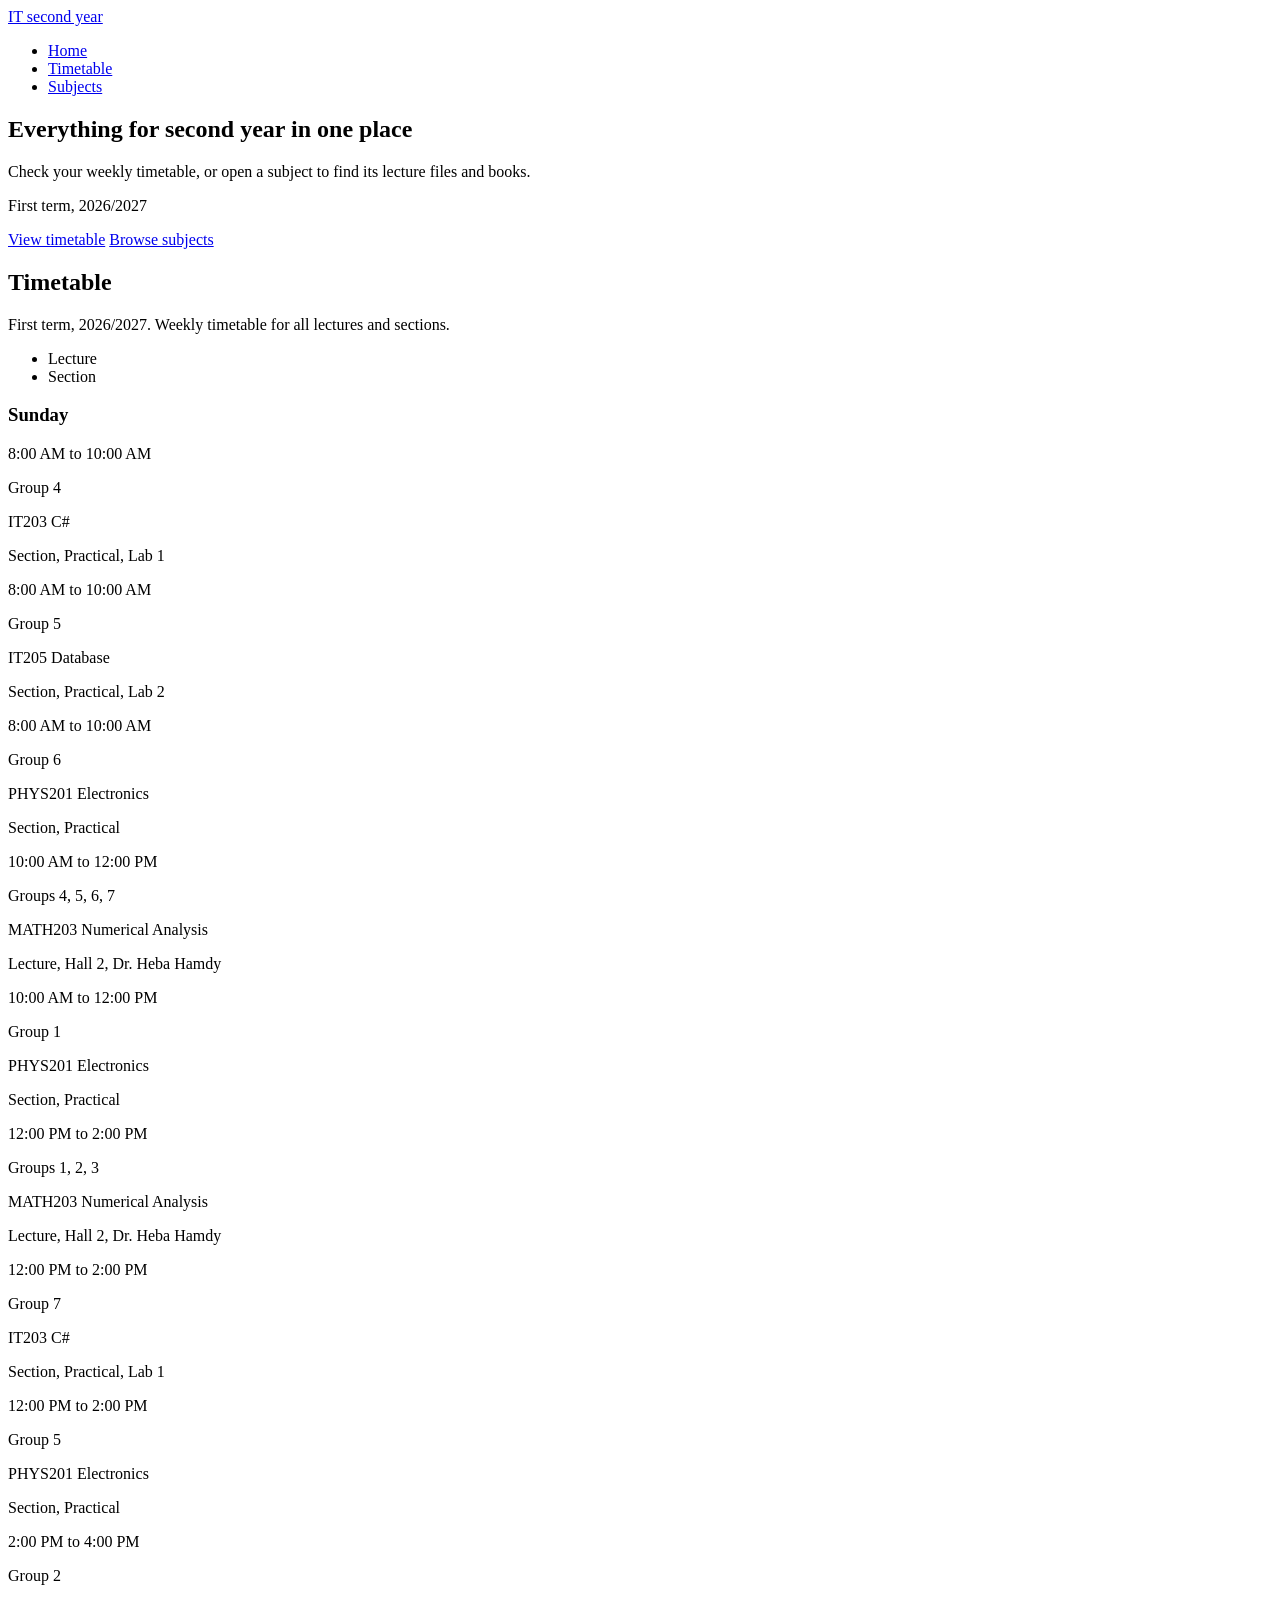
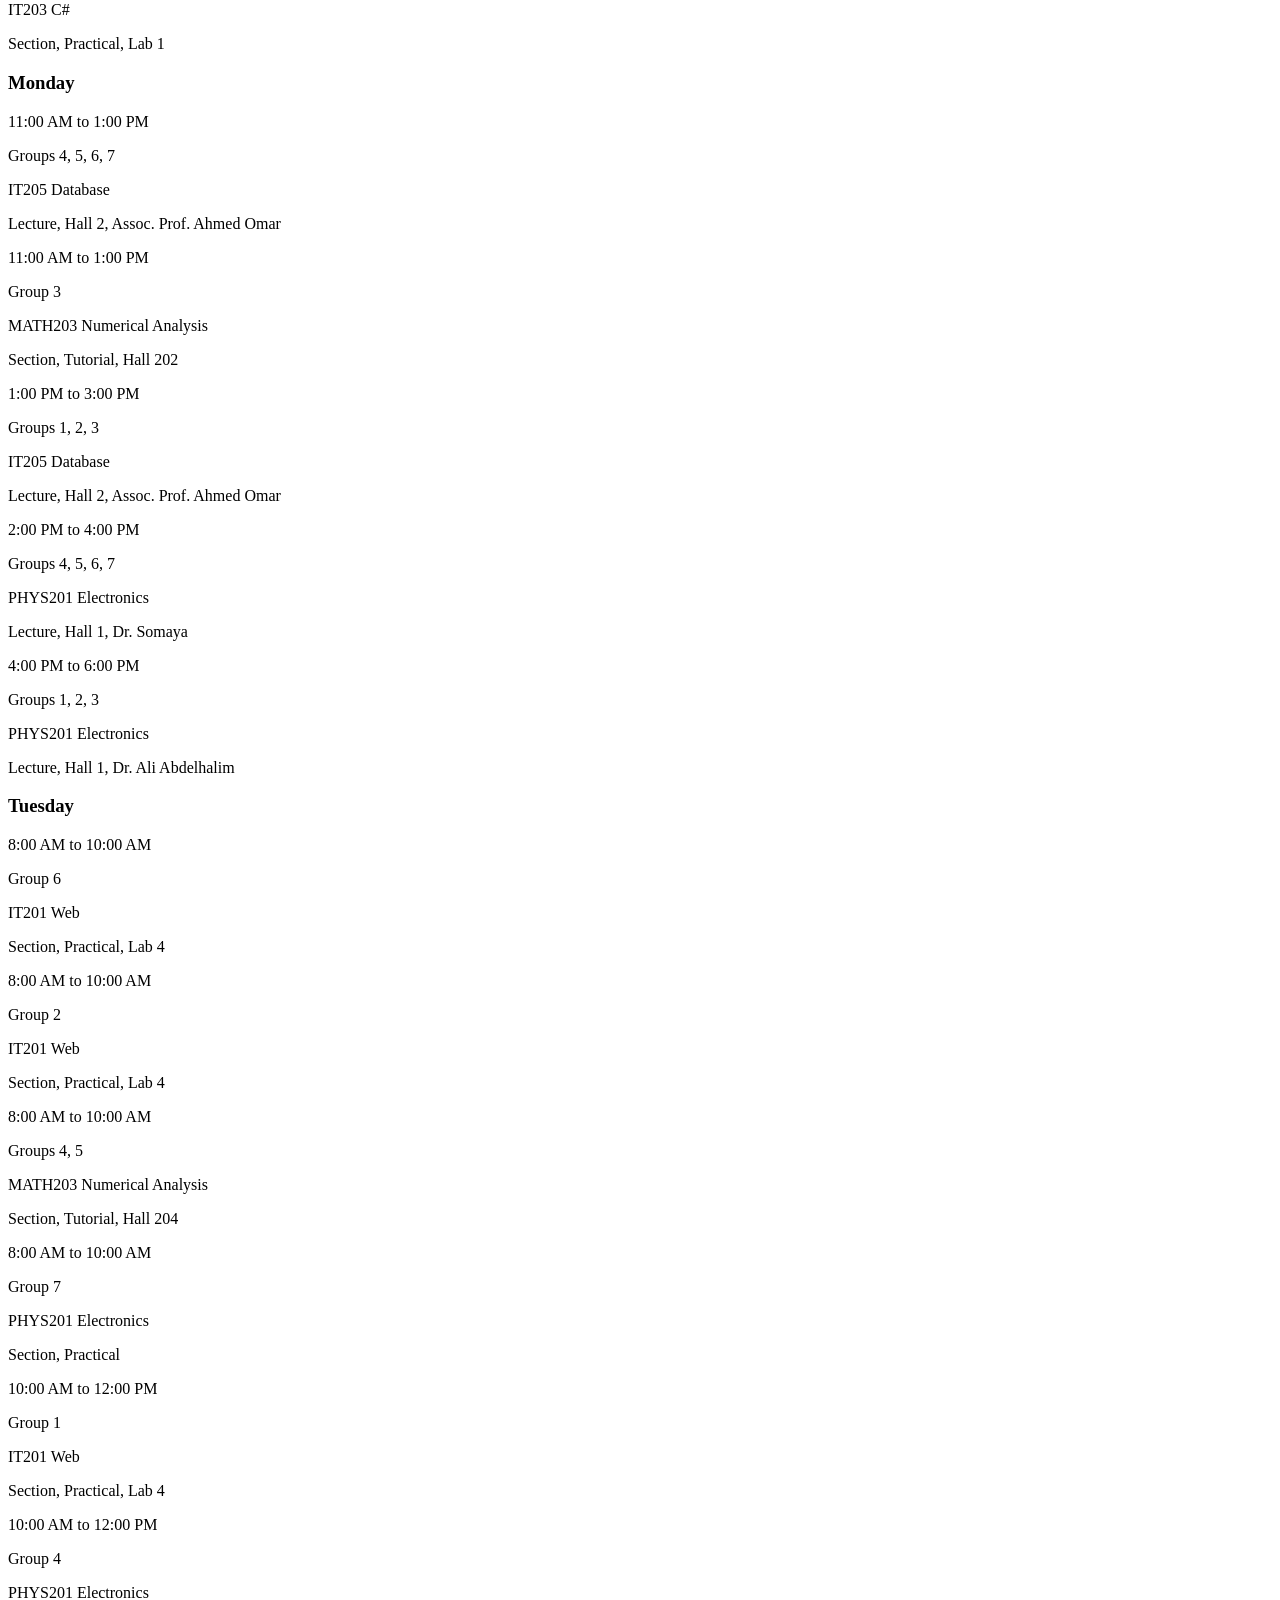
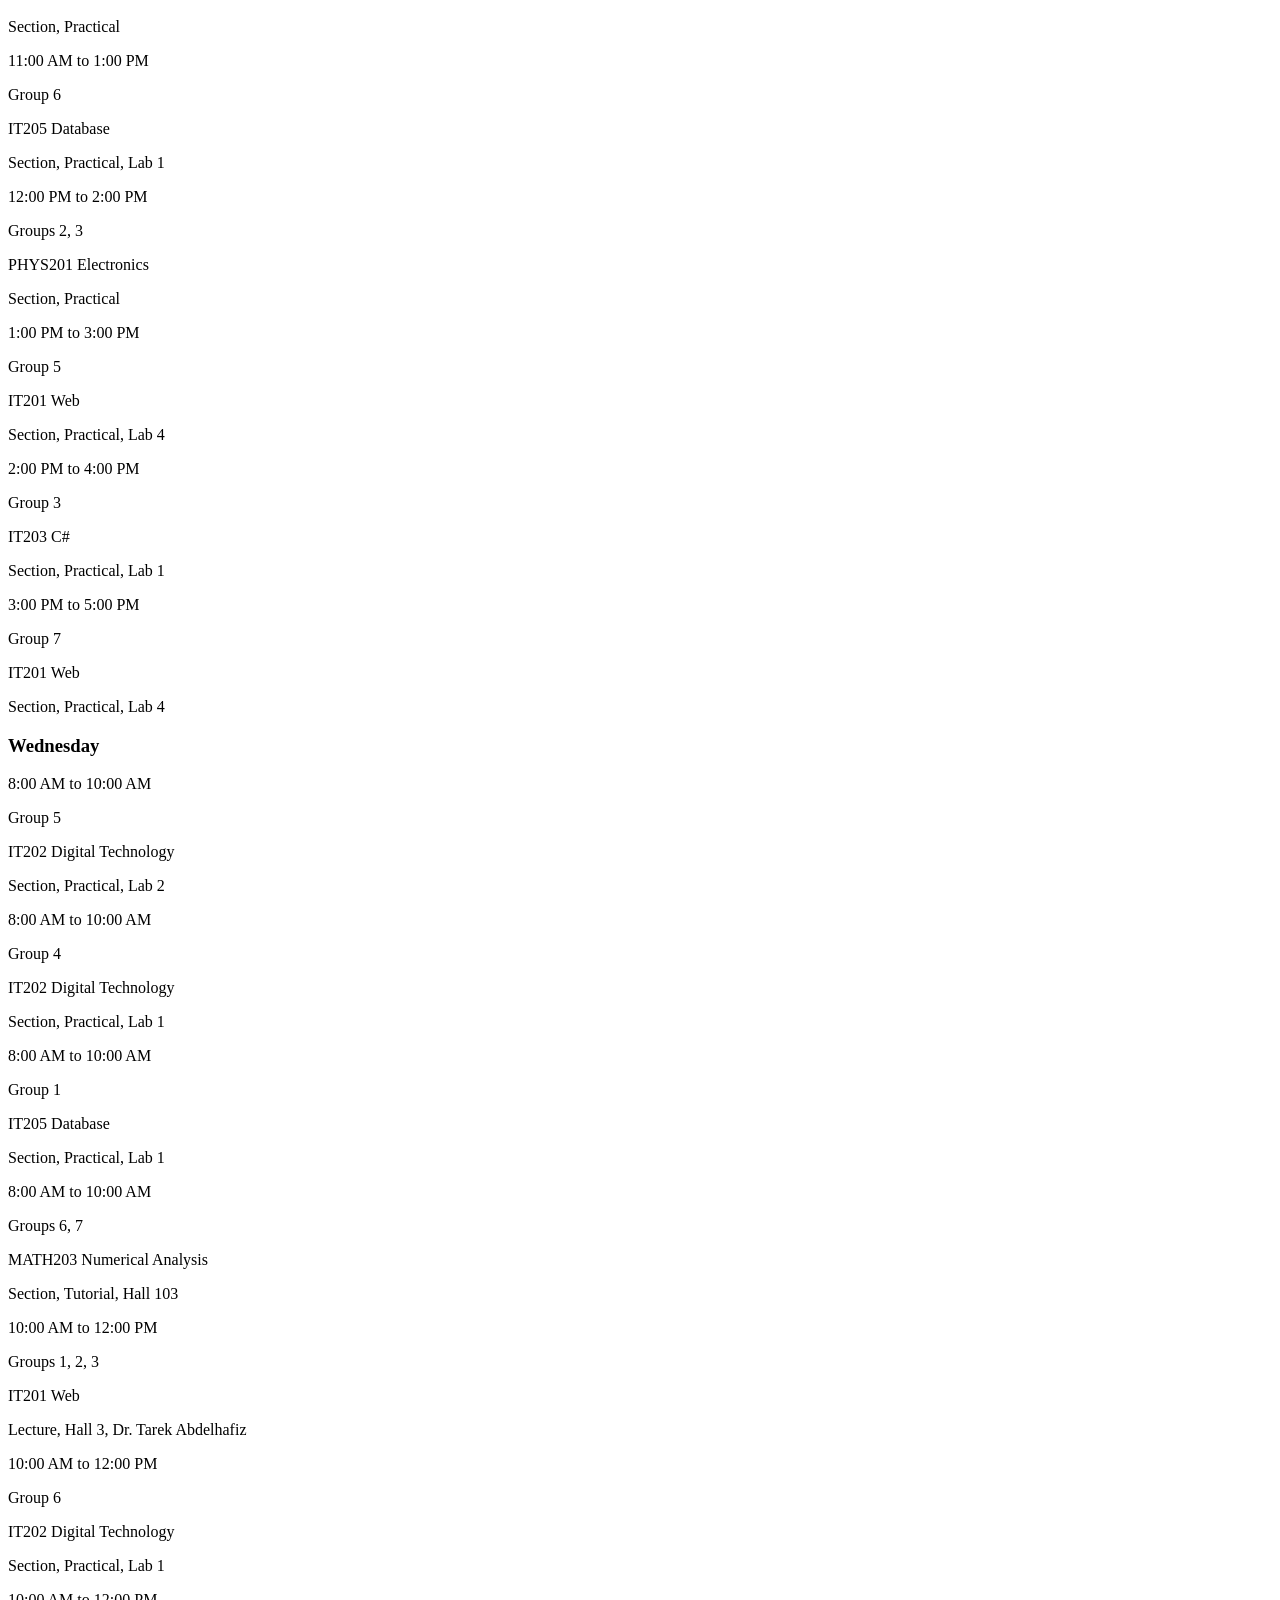
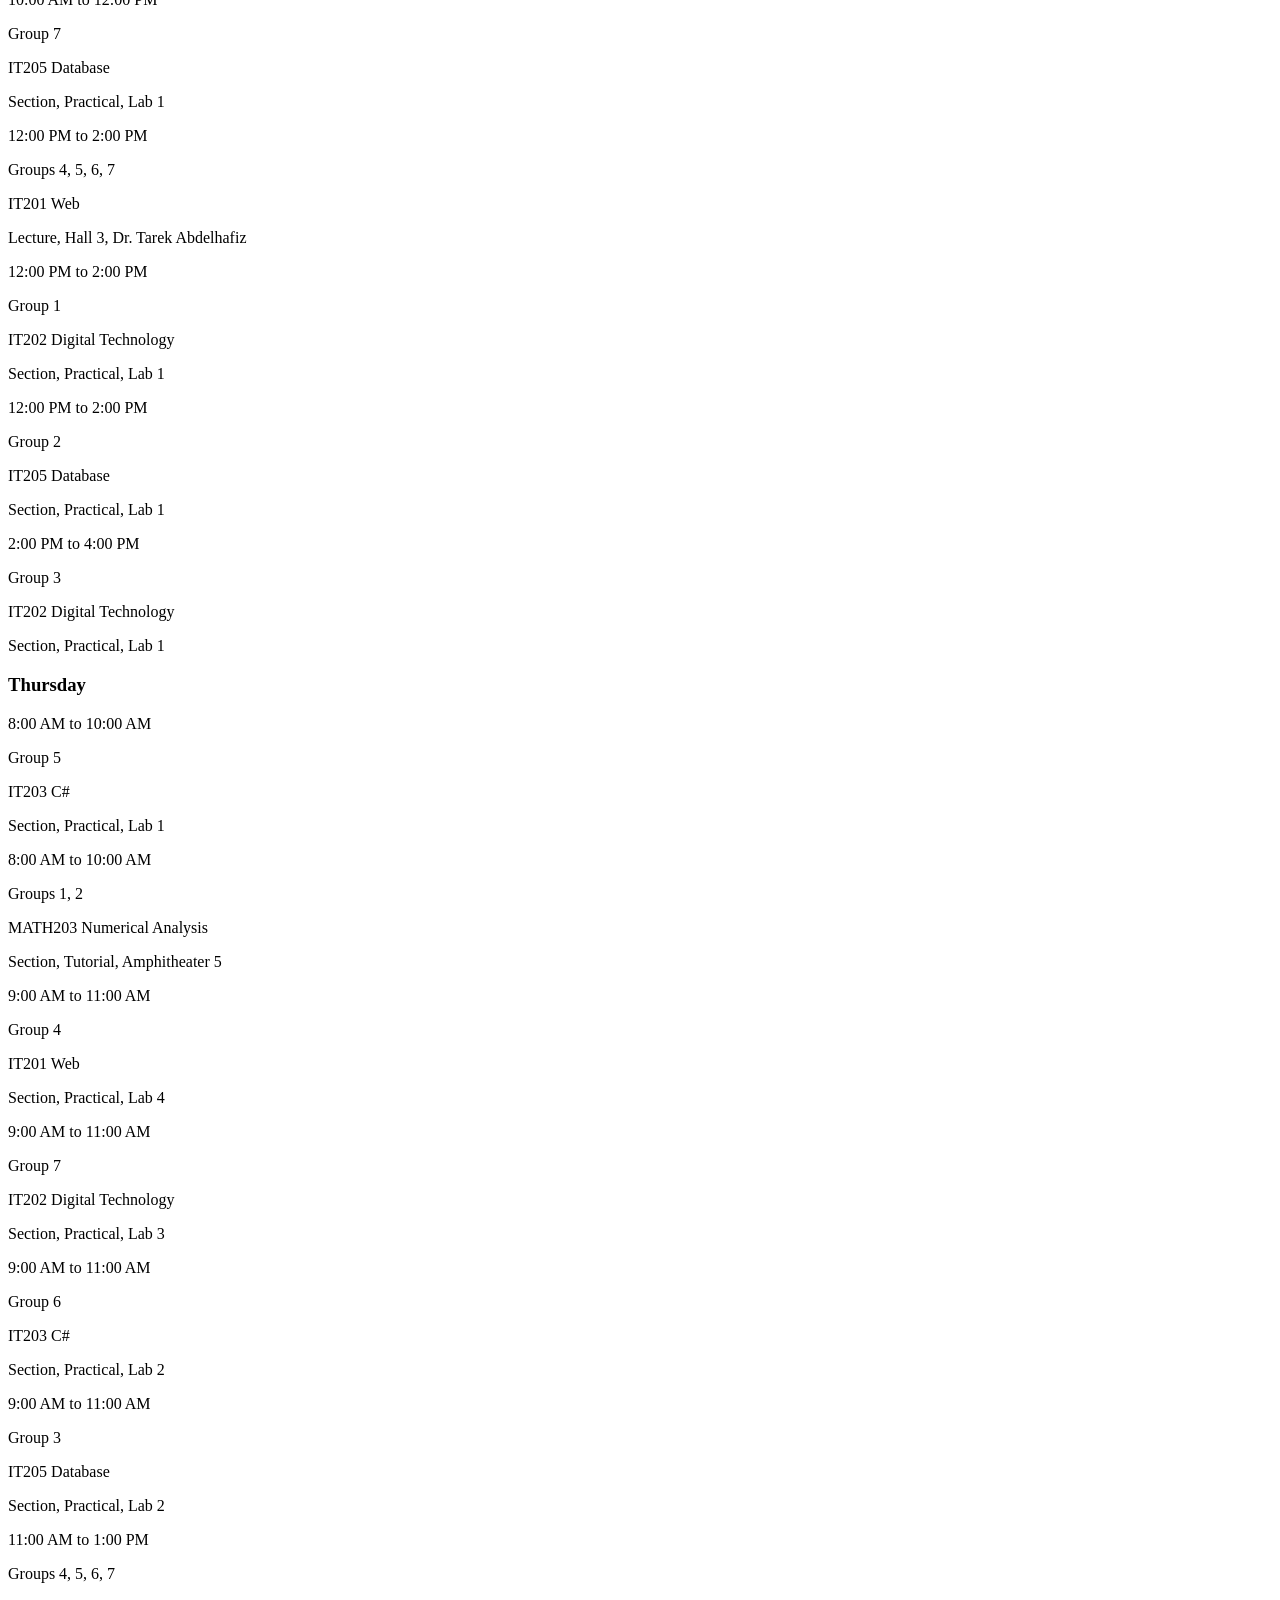
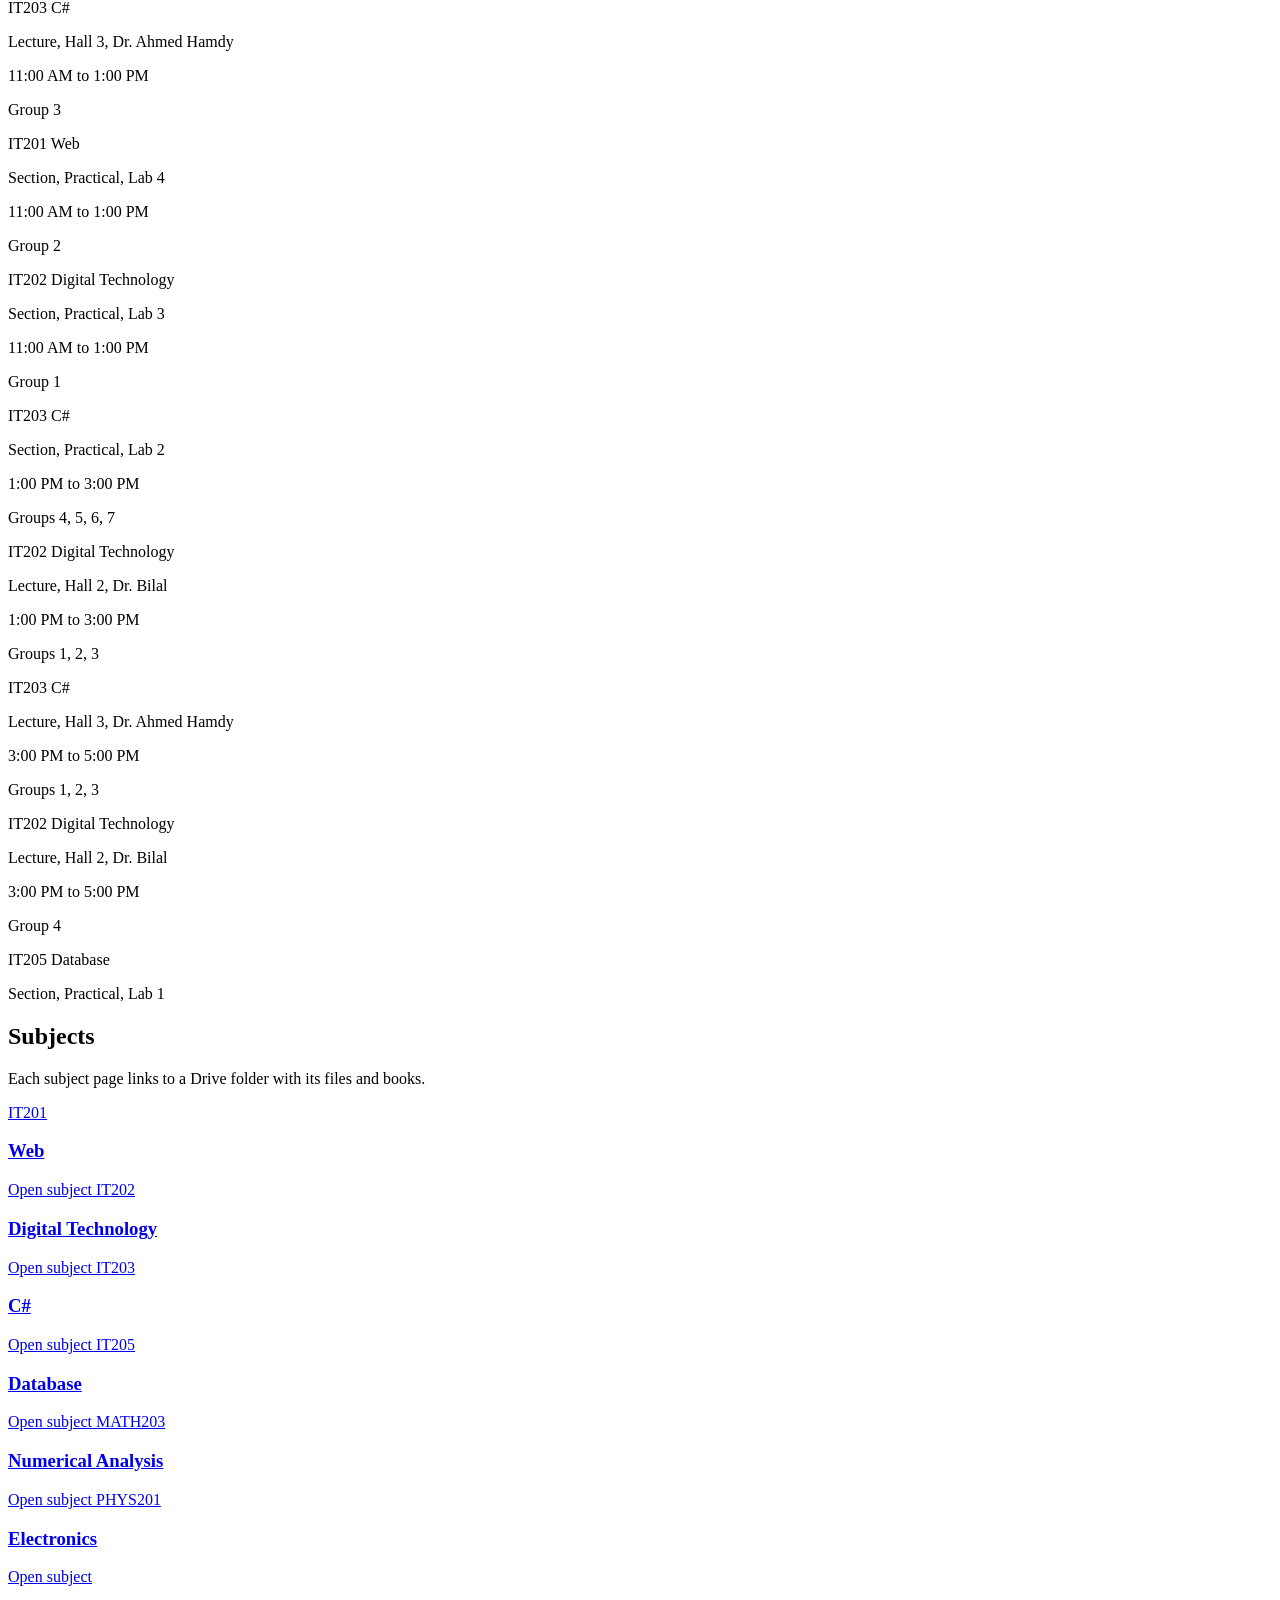
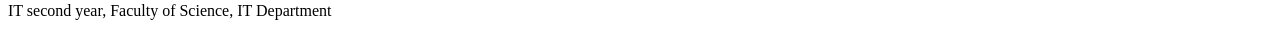
==== index.html @ 652604a3 "Add files via upload" ====
<!DOCTYPE html>
<html lang="en">

<head>
    <meta charset="UTF-8">
    <meta name="viewport" content="width=device-width, initial-scale=1.0">
    <title>IT second year</title>

    <link rel="preconnect" href="https://fonts.googleapis.com">
    <link rel="preconnect" href="https://fonts.gstatic.com" crossorigin>
    <link href="https://fonts.googleapis.com/css2?family=Inter:wght@400;500&family=Poppins:wght@500;600&display=swap"
        rel="stylesheet">

    <link rel="stylesheet" href="css/style.css">
    <link rel="stylesheet" href="css/home.css">
    <link rel="stylesheet" href="css/timetable.css">
</head>

<body>

    <header class="site-header">
        <div class="container header-inner">
            <a class="site-name" href="index.html">IT second year</a>
            <nav aria-label="Main">
                <ul class="nav-list">
                    <li><a href="index.html">Home</a></li>
                    <li><a href="#timetable">Timetable</a></li>
                    <li><a href="#subjects">Subjects</a></li>
                </ul>
            </nav>
        </div>
    </header>

    <main>
        <section class="section hero">
            <div class="container">
                <h1>Everything for second year in one place</h1>
                <p>
                    Check your weekly timetable, or open a subject
                    to find its lecture files and books.
                </p>
                <p class="hero-note">First term, 2026/2027</p>
                <div class="button-row">
                    <a class="btn" href="#timetable">View timetable</a>
                    <a class="btn btn-green" href="#subjects">Browse subjects</a>
                </div>
            </div>
        </section>

        <!-- Timetable Section on Home Page -->
        <section class="section timetable-section" id="timetable">
            <div class="container">
                <h2>Timetable</h2>
                <p>First term, 2026/2027. Weekly timetable for all lectures and sections.</p>

                <ul class="legend">
                    <li><span class="swatch kind-lecture"></span>Lecture</li>
                    <li><span class="swatch kind-section"></span>Section</li>
                </ul>

                <div class="timetable-days">

                    <div class="day">
                        <h3>Sunday</h3>
                        <div class="card-list">
                            <article class="class-card kind-section">
                                <div class="card-header">
                                    <p class="card-time">8:00 AM to 10:00 AM</p>
                                    <span class="card-group">Group 4</span>
                                </div>
                                <p class="card-title">IT203 C#</p>
                                <p class="card-meta">Section, Practical, Lab 1</p>
                            </article>
                            <article class="class-card kind-section">
                                <div class="card-header">
                                    <p class="card-time">8:00 AM to 10:00 AM</p>
                                    <span class="card-group">Group 5</span>
                                </div>
                                <p class="card-title">IT205 Database</p>
                                <p class="card-meta">Section, Practical, Lab 2</p>
                            </article>
                            <article class="class-card kind-section">
                                <div class="card-header">
                                    <p class="card-time">8:00 AM to 10:00 AM</p>
                                    <span class="card-group">Group 6</span>
                                </div>
                                <p class="card-title">PHYS201 Electronics</p>
                                <p class="card-meta">Section, Practical</p>
                            </article>
                            <article class="class-card kind-lecture">
                                <div class="card-header">
                                    <p class="card-time">10:00 AM to 12:00 PM</p>
                                    <span class="card-group">Groups 4, 5, 6, 7</span>
                                </div>
                                <p class="card-title">MATH203 Numerical Analysis</p>
                                <p class="card-meta">Lecture, Hall 2, Dr. Heba Hamdy</p>
                            </article>
                            <article class="class-card kind-section">
                                <div class="card-header">
                                    <p class="card-time">10:00 AM to 12:00 PM</p>
                                    <span class="card-group">Group 1</span>
                                </div>
                                <p class="card-title">PHYS201 Electronics</p>
                                <p class="card-meta">Section, Practical</p>
                            </article>
                            <article class="class-card kind-lecture">
                                <div class="card-header">
                                    <p class="card-time">12:00 PM to 2:00 PM</p>
                                    <span class="card-group">Groups 1, 2, 3</span>
                                </div>
                                <p class="card-title">MATH203 Numerical Analysis</p>
                                <p class="card-meta">Lecture, Hall 2, Dr. Heba Hamdy</p>
                            </article>
                            <article class="class-card kind-section">
                                <div class="card-header">
                                    <p class="card-time">12:00 PM to 2:00 PM</p>
                                    <span class="card-group">Group 7</span>
                                </div>
                                <p class="card-title">IT203 C#</p>
                                <p class="card-meta">Section, Practical, Lab 1</p>
                            </article>
                            <article class="class-card kind-section">
                                <div class="card-header">
                                    <p class="card-time">12:00 PM to 2:00 PM</p>
                                    <span class="card-group">Group 5</span>
                                </div>
                                <p class="card-title">PHYS201 Electronics</p>
                                <p class="card-meta">Section, Practical</p>
                            </article>
                            <article class="class-card kind-section">
                                <div class="card-header">
                                    <p class="card-time">2:00 PM to 4:00 PM</p>
                                    <span class="card-group">Group 2</span>
                                </div>
                                <p class="card-title">IT203 C#</p>
                                <p class="card-meta">Section, Practical, Lab 1</p>
                            </article>
                        </div>
                    </div>

                    <div class="day">
                        <h3>Monday</h3>
                        <div class="card-list">
                            <article class="class-card kind-lecture">
                                <div class="card-header">
                                    <p class="card-time">11:00 AM to 1:00 PM</p>
                                    <span class="card-group">Groups 4, 5, 6, 7</span>
                                </div>
                                <p class="card-title">IT205 Database</p>
                                <p class="card-meta">Lecture, Hall 2, Assoc. Prof. Ahmed Omar</p>
                            </article>
                            <article class="class-card kind-section">
                                <div class="card-header">
                                    <p class="card-time">11:00 AM to 1:00 PM</p>
                                    <span class="card-group">Group 3</span>
                                </div>
                                <p class="card-title">MATH203 Numerical Analysis</p>
                                <p class="card-meta">Section, Tutorial, Hall 202</p>
                            </article>
                            <article class="class-card kind-lecture">
                                <div class="card-header">
                                    <p class="card-time">1:00 PM to 3:00 PM</p>
                                    <span class="card-group">Groups 1, 2, 3</span>
                                </div>
                                <p class="card-title">IT205 Database</p>
                                <p class="card-meta">Lecture, Hall 2, Assoc. Prof. Ahmed Omar</p>
                            </article>
                            <article class="class-card kind-lecture">
                                <div class="card-header">
                                    <p class="card-time">2:00 PM to 4:00 PM</p>
                                    <span class="card-group">Groups 4, 5, 6, 7</span>
                                </div>
                                <p class="card-title">PHYS201 Electronics</p>
                                <p class="card-meta">Lecture, Hall 1, Dr. Somaya</p>
                            </article>
                            <article class="class-card kind-lecture">
                                <div class="card-header">
                                    <p class="card-time">4:00 PM to 6:00 PM</p>
                                    <span class="card-group">Groups 1, 2, 3</span>
                                </div>
                                <p class="card-title">PHYS201 Electronics</p>
                                <p class="card-meta">Lecture, Hall 1, Dr. Ali Abdelhalim</p>
                            </article>
                        </div>
                    </div>

                    <div class="day">
                        <h3>Tuesday</h3>
                        <div class="card-list">
                            <article class="class-card kind-section">
                                <div class="card-header">
                                    <p class="card-time">8:00 AM to 10:00 AM</p>
                                    <span class="card-group">Group 6</span>
                                </div>
                                <p class="card-title">IT201 Web</p>
                                <p class="card-meta">Section, Practical, Lab 4</p>
                            </article>
                            <article class="class-card kind-section">
                                <div class="card-header">
                                    <p class="card-time">8:00 AM to 10:00 AM</p>
                                    <span class="card-group">Group 2</span>
                                </div>
                                <p class="card-title">IT201 Web</p>
                                <p class="card-meta">Section, Practical, Lab 4</p>
                            </article>
                            <article class="class-card kind-section">
                                <div class="card-header">
                                    <p class="card-time">8:00 AM to 10:00 AM</p>
                                    <span class="card-group">Groups 4, 5</span>
                                </div>
                                <p class="card-title">MATH203 Numerical Analysis</p>
                                <p class="card-meta">Section, Tutorial, Hall 204</p>
                            </article>
                            <article class="class-card kind-section">
                                <div class="card-header">
                                    <p class="card-time">8:00 AM to 10:00 AM</p>
                                    <span class="card-group">Group 7</span>
                                </div>
                                <p class="card-title">PHYS201 Electronics</p>
                                <p class="card-meta">Section, Practical</p>
                            </article>
                            <article class="class-card kind-section">
                                <div class="card-header">
                                    <p class="card-time">10:00 AM to 12:00 PM</p>
                                    <span class="card-group">Group 1</span>
                                </div>
                                <p class="card-title">IT201 Web</p>
                                <p class="card-meta">Section, Practical, Lab 4</p>
                            </article>
                            <article class="class-card kind-section">
                                <div class="card-header">
                                    <p class="card-time">10:00 AM to 12:00 PM</p>
                                    <span class="card-group">Group 4</span>
                                </div>
                                <p class="card-title">PHYS201 Electronics</p>
                                <p class="card-meta">Section, Practical</p>
                            </article>
                            <article class="class-card kind-section">
                                <div class="card-header">
                                    <p class="card-time">11:00 AM to 1:00 PM</p>
                                    <span class="card-group">Group 6</span>
                                </div>
                                <p class="card-title">IT205 Database</p>
                                <p class="card-meta">Section, Practical, Lab 1</p>
                            </article>
                            <article class="class-card kind-section">
                                <div class="card-header">
                                    <p class="card-time">12:00 PM to 2:00 PM</p>
                                    <span class="card-group">Groups 2, 3</span>
                                </div>
                                <p class="card-title">PHYS201 Electronics</p>
                                <p class="card-meta">Section, Practical</p>
                            </article>
                            <article class="class-card kind-section">
                                <div class="card-header">
                                    <p class="card-time">1:00 PM to 3:00 PM</p>
                                    <span class="card-group">Group 5</span>
                                </div>
                                <p class="card-title">IT201 Web</p>
                                <p class="card-meta">Section, Practical, Lab 4</p>
                            </article>
                            <article class="class-card kind-section">
                                <div class="card-header">
                                    <p class="card-time">2:00 PM to 4:00 PM</p>
                                    <span class="card-group">Group 3</span>
                                </div>
                                <p class="card-title">IT203 C#</p>
                                <p class="card-meta">Section, Practical, Lab 1</p>
                            </article>
                            <article class="class-card kind-section">
                                <div class="card-header">
                                    <p class="card-time">3:00 PM to 5:00 PM</p>
                                    <span class="card-group">Group 7</span>
                                </div>
                                <p class="card-title">IT201 Web</p>
                                <p class="card-meta">Section, Practical, Lab 4</p>
                            </article>
                        </div>
                    </div>

                    <div class="day">
                        <h3>Wednesday</h3>
                        <div class="card-list">
                            <article class="class-card kind-section">
                                <div class="card-header">
                                    <p class="card-time">8:00 AM to 10:00 AM</p>
                                    <span class="card-group">Group 5</span>
                                </div>
                                <p class="card-title">IT202 Digital Technology</p>
                                <p class="card-meta">Section, Practical, Lab 2</p>
                            </article>
                            <article class="class-card kind-section">
                                <div class="card-header">
                                    <p class="card-time">8:00 AM to 10:00 AM</p>
                                    <span class="card-group">Group 4</span>
                                </div>
                                <p class="card-title">IT202 Digital Technology</p>
                                <p class="card-meta">Section, Practical, Lab 1</p>
                            </article>
                            <article class="class-card kind-section">
                                <div class="card-header">
                                    <p class="card-time">8:00 AM to 10:00 AM</p>
                                    <span class="card-group">Group 1</span>
                                </div>
                                <p class="card-title">IT205 Database</p>
                                <p class="card-meta">Section, Practical, Lab 1</p>
                            </article>
                            <article class="class-card kind-section">
                                <div class="card-header">
                                    <p class="card-time">8:00 AM to 10:00 AM</p>
                                    <span class="card-group">Groups 6, 7</span>
                                </div>
                                <p class="card-title">MATH203 Numerical Analysis</p>
                                <p class="card-meta">Section, Tutorial, Hall 103</p>
                            </article>
                            <article class="class-card kind-lecture">
                                <div class="card-header">
                                    <p class="card-time">10:00 AM to 12:00 PM</p>
                                    <span class="card-group">Groups 1, 2, 3</span>
                                </div>
                                <p class="card-title">IT201 Web</p>
                                <p class="card-meta">Lecture, Hall 3, Dr. Tarek Abdelhafiz</p>
                            </article>
                            <article class="class-card kind-section">
                                <div class="card-header">
                                    <p class="card-time">10:00 AM to 12:00 PM</p>
                                    <span class="card-group">Group 6</span>
                                </div>
                                <p class="card-title">IT202 Digital Technology</p>
                                <p class="card-meta">Section, Practical, Lab 1</p>
                            </article>
                            <article class="class-card kind-section">
                                <div class="card-header">
                                    <p class="card-time">10:00 AM to 12:00 PM</p>
                                    <span class="card-group">Group 7</span>
                                </div>
                                <p class="card-title">IT205 Database</p>
                                <p class="card-meta">Section, Practical, Lab 1</p>
                            </article>
                            <article class="class-card kind-lecture">
                                <div class="card-header">
                                    <p class="card-time">12:00 PM to 2:00 PM</p>
                                    <span class="card-group">Groups 4, 5, 6, 7</span>
                                </div>
                                <p class="card-title">IT201 Web</p>
                                <p class="card-meta">Lecture, Hall 3, Dr. Tarek Abdelhafiz</p>
                            </article>
                            <article class="class-card kind-section">
                                <div class="card-header">
                                    <p class="card-time">12:00 PM to 2:00 PM</p>
                                    <span class="card-group">Group 1</span>
                                </div>
                                <p class="card-title">IT202 Digital Technology</p>
                                <p class="card-meta">Section, Practical, Lab 1</p>
                            </article>
                            <article class="class-card kind-section">
                                <div class="card-header">
                                    <p class="card-time">12:00 PM to 2:00 PM</p>
                                    <span class="card-group">Group 2</span>
                                </div>
                                <p class="card-title">IT205 Database</p>
                                <p class="card-meta">Section, Practical, Lab 1</p>
                            </article>
                            <article class="class-card kind-section">
                                <div class="card-header">
                                    <p class="card-time">2:00 PM to 4:00 PM</p>
                                    <span class="card-group">Group 3</span>
                                </div>
                                <p class="card-title">IT202 Digital Technology</p>
                                <p class="card-meta">Section, Practical, Lab 1</p>
                            </article>
                        </div>
                    </div>

                    <div class="day">
                        <h3>Thursday</h3>
                        <div class="card-list">
                            <article class="class-card kind-section">
                                <div class="card-header">
                                    <p class="card-time">8:00 AM to 10:00 AM</p>
                                    <span class="card-group">Group 5</span>
                                </div>
                                <p class="card-title">IT203 C#</p>
                                <p class="card-meta">Section, Practical, Lab 1</p>
                            </article>
                            <article class="class-card kind-section">
                                <div class="card-header">
                                    <p class="card-time">8:00 AM to 10:00 AM</p>
                                    <span class="card-group">Groups 1, 2</span>
                                </div>
                                <p class="card-title">MATH203 Numerical Analysis</p>
                                <p class="card-meta">Section, Tutorial, Amphitheater 5</p>
                            </article>
                            <article class="class-card kind-section">
                                <div class="card-header">
                                    <p class="card-time">9:00 AM to 11:00 AM</p>
                                    <span class="card-group">Group 4</span>
                                </div>
                                <p class="card-title">IT201 Web</p>
                                <p class="card-meta">Section, Practical, Lab 4</p>
                            </article>
                            <article class="class-card kind-section">
                                <div class="card-header">
                                    <p class="card-time">9:00 AM to 11:00 AM</p>
                                    <span class="card-group">Group 7</span>
                                </div>
                                <p class="card-title">IT202 Digital Technology</p>
                                <p class="card-meta">Section, Practical, Lab 3</p>
                            </article>
                            <article class="class-card kind-section">
                                <div class="card-header">
                                    <p class="card-time">9:00 AM to 11:00 AM</p>
                                    <span class="card-group">Group 6</span>
                                </div>
                                <p class="card-title">IT203 C#</p>
                                <p class="card-meta">Section, Practical, Lab 2</p>
                            </article>
                            <article class="class-card kind-section">
                                <div class="card-header">
                                    <p class="card-time">9:00 AM to 11:00 AM</p>
                                    <span class="card-group">Group 3</span>
                                </div>
                                <p class="card-title">IT205 Database</p>
                                <p class="card-meta">Section, Practical, Lab 2</p>
                            </article>
                            <article class="class-card kind-lecture">
                                <div class="card-header">
                                    <p class="card-time">11:00 AM to 1:00 PM</p>
                                    <span class="card-group">Groups 4, 5, 6, 7</span>
                                </div>
                                <p class="card-title">IT203 C#</p>
                                <p class="card-meta">Lecture, Hall 3, Dr. Ahmed Hamdy</p>
                            </article>
                            <article class="class-card kind-section">
                                <div class="card-header">
                                    <p class="card-time">11:00 AM to 1:00 PM</p>
                                    <span class="card-group">Group 3</span>
                                </div>
                                <p class="card-title">IT201 Web</p>
                                <p class="card-meta">Section, Practical, Lab 4</p>
                            </article>
                            <article class="class-card kind-section">
                                <div class="card-header">
                                    <p class="card-time">11:00 AM to 1:00 PM</p>
                                    <span class="card-group">Group 2</span>
                                </div>
                                <p class="card-title">IT202 Digital Technology</p>
                                <p class="card-meta">Section, Practical, Lab 3</p>
                            </article>
                            <article class="class-card kind-section">
                                <div class="card-header">
                                    <p class="card-time">11:00 AM to 1:00 PM</p>
                                    <span class="card-group">Group 1</span>
                                </div>
                                <p class="card-title">IT203 C#</p>
                                <p class="card-meta">Section, Practical, Lab 2</p>
                            </article>
                            <article class="class-card kind-lecture">
                                <div class="card-header">
                                    <p class="card-time">1:00 PM to 3:00 PM</p>
                                    <span class="card-group">Groups 4, 5, 6, 7</span>
                                </div>
                                <p class="card-title">IT202 Digital Technology</p>
                                <p class="card-meta">Lecture, Hall 2, Dr. Bilal</p>
                            </article>
                            <article class="class-card kind-lecture">
                                <div class="card-header">
                                    <p class="card-time">1:00 PM to 3:00 PM</p>
                                    <span class="card-group">Groups 1, 2, 3</span>
                                </div>
                                <p class="card-title">IT203 C#</p>
                                <p class="card-meta">Lecture, Hall 3, Dr. Ahmed Hamdy</p>
                            </article>
                            <article class="class-card kind-lecture">
                                <div class="card-header">
                                    <p class="card-time">3:00 PM to 5:00 PM</p>
                                    <span class="card-group">Groups 1, 2, 3</span>
                                </div>
                                <p class="card-title">IT202 Digital Technology</p>
                                <p class="card-meta">Lecture, Hall 2, Dr. Bilal</p>
                            </article>
                            <article class="class-card kind-section">
                                <div class="card-header">
                                    <p class="card-time">3:00 PM to 5:00 PM</p>
                                    <span class="card-group">Group 4</span>
                                </div>
                                <p class="card-title">IT205 Database</p>
                                <p class="card-meta">Section, Practical, Lab 1</p>
                            </article>
                        </div>
                    </div>

                </div>
            </div>
        </section>

        <!-- Subjects Section -->
        <section class="section" id="subjects">
            <div class="container">
                <h2>Subjects</h2>
                <p>Each subject page links to a Drive folder with its files and books.</p>
                <div class="subject-grid">
                    <a class="subject-card" href="subjects/it201.html">
                        <span class="subject-code">IT201</span>
                        <h3>Web</h3>
                        <span class="subject-link">Open subject</span>
                    </a>
                    <a class="subject-card" href="subjects/it202.html">
                        <span class="subject-code">IT202</span>
                        <h3>Digital Technology</h3>
                        <span class="subject-link">Open subject</span>
                    </a>
                    <a class="subject-card" href="subjects/it203.html">
                        <span class="subject-code">IT203</span>
                        <h3>C#</h3>
                        <span class="subject-link">Open subject</span>
                    </a>
                    <a class="subject-card" href="subjects/it205.html">
                        <span class="subject-code">IT205</span>
                        <h3>Database</h3>
                        <span class="subject-link">Open subject</span>
                    </a>
                    <a class="subject-card" href="subjects/math203.html">
                        <span class="subject-code">MATH203</span>
                        <h3>Numerical Analysis</h3>
                        <span class="subject-link">Open subject</span>
                    </a>
                    <a class="subject-card" href="subjects/phys201.html">
                        <span class="subject-code">PHYS201</span>
                        <h3>Electronics</h3>
                        <span class="subject-link">Open subject</span>
                    </a>
                </div>
            </div>
        </section>
        
    </main>

    <footer class="site-footer">
        <div class="container">
            <p>IT second year, Faculty of Science, IT Department</p>
        </div>
    </footer>

</body>

</html>
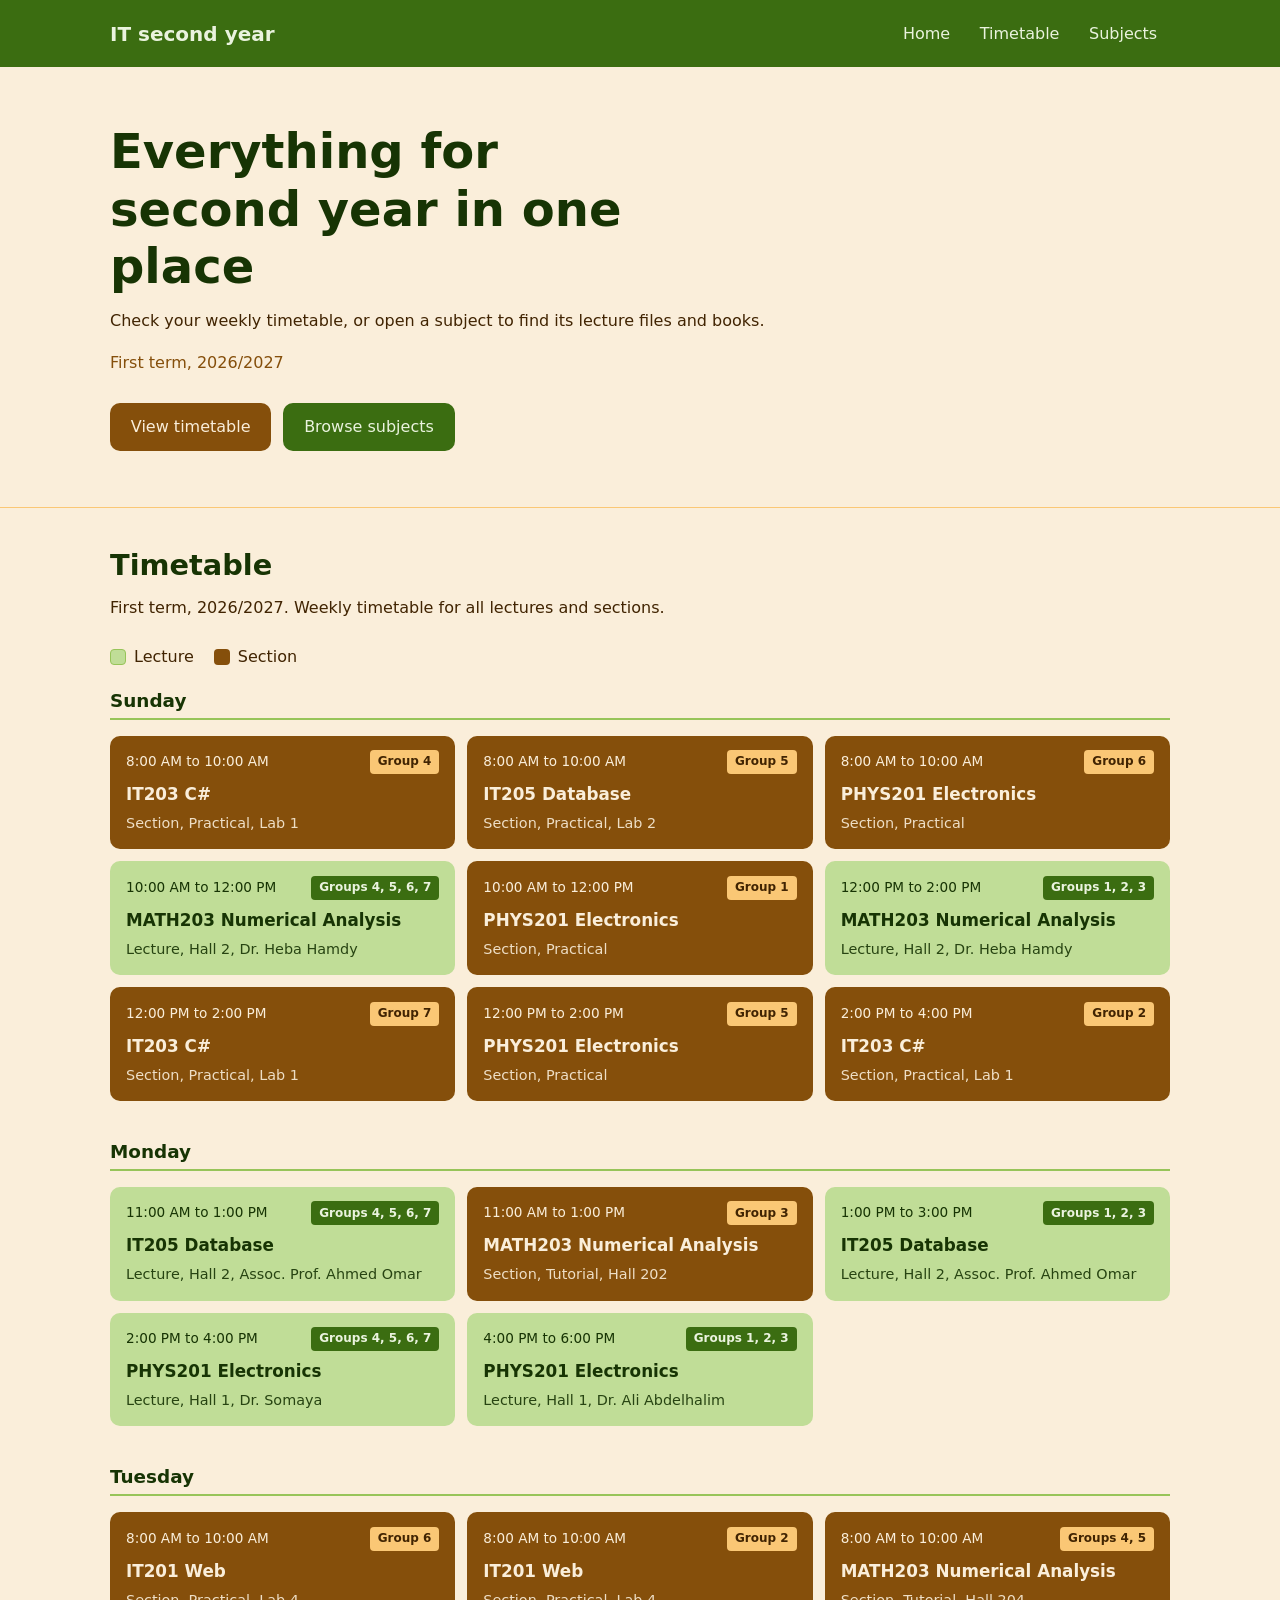
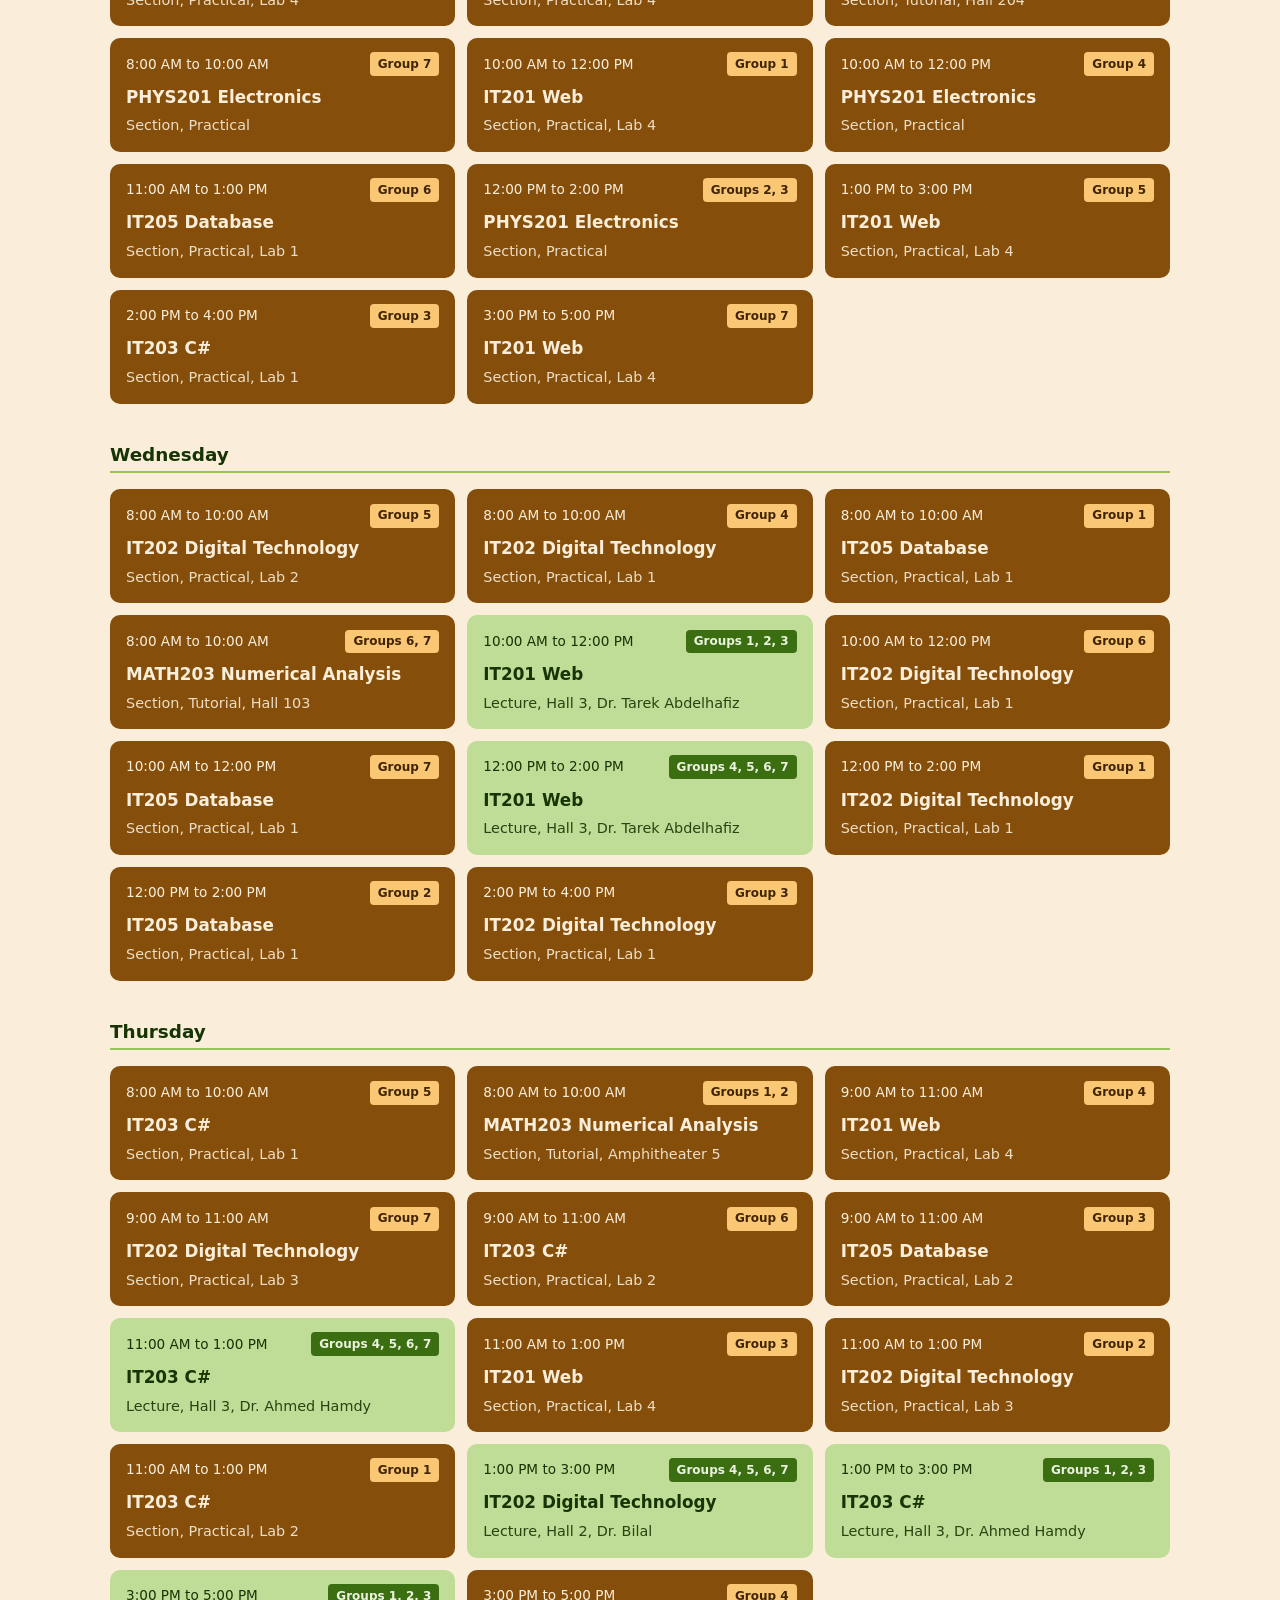
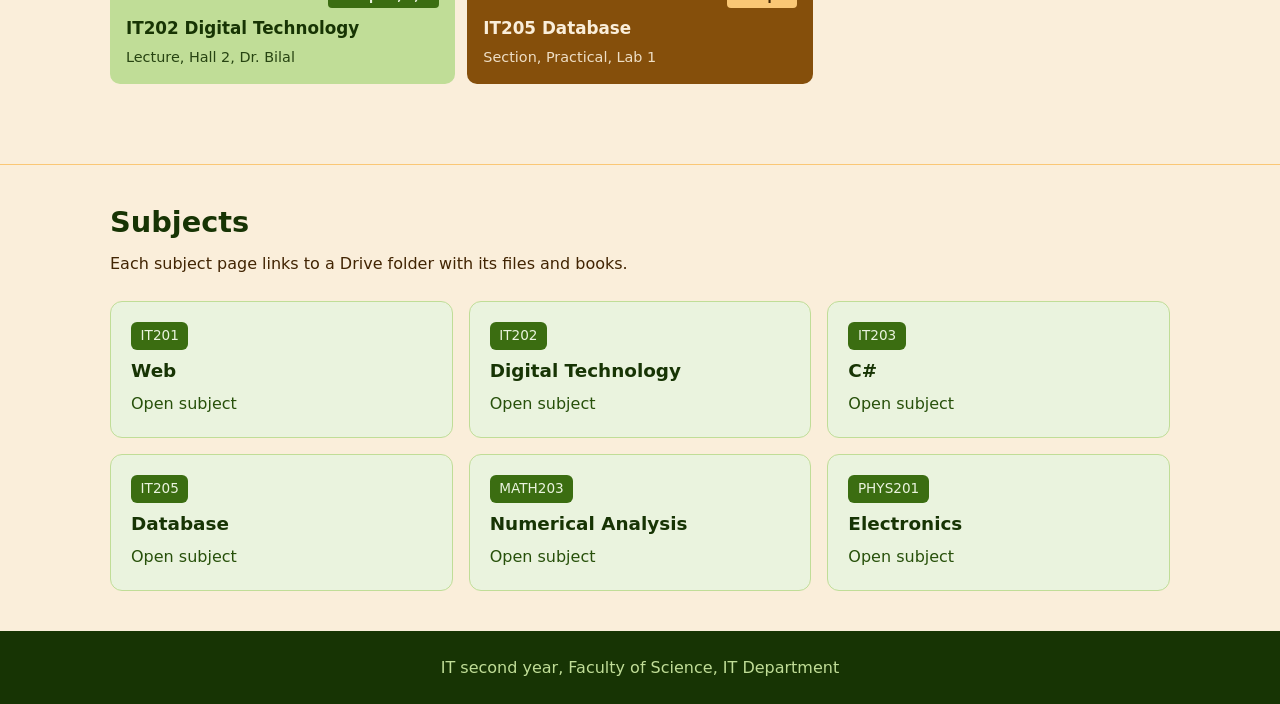
==== commit 13623d80: "Update index.html" ====
--- a/index.html
+++ b/index.html
@@ -11,9 +11,9 @@
     <link href="https://fonts.googleapis.com/css2?family=Inter:wght@400;500&family=Poppins:wght@500;600&display=swap"
         rel="stylesheet">
 
-    <link rel="stylesheet" href="css/style.css">
-    <link rel="stylesheet" href="css/home.css">
-    <link rel="stylesheet" href="css/timetable.css">
+    <link rel="stylesheet" href="CSS/style.css">
+    <link rel="stylesheet" href="CSS/home.css">
+    <link rel="stylesheet" href="CSS/timetable.css">
 </head>
 
 <body>
@@ -544,4 +544,4 @@
 
 </body>
 
-</html>+</html>
--- a/CSS/style.css
+++ b/CSS/style.css
@@ -0,0 +1,289 @@
+/* =====================================================
+   IT second year - global styles
+   Every page of the site loads this file.
+   ===================================================== */
+
+
+/* 1. Design tokens
+   Colors and fonts are defined once here, with names.
+   To change a color for the whole site, change it here only. */
+:root {
+    /* Green scale (light to dark) */
+    --green-50: #EAF3DE;
+    --green-100: #C0DD97;
+    --green-200: #97C459;
+    --green-400: #639922;
+    --green-600: #3B6D11;
+    --green-800: #27500A;
+    --green-900: #173404;
+
+    /* Brown scale (light to dark) */
+    --brown-50: #FAEEDA;
+    --brown-100: #FAC775;
+    --brown-200: #EF9F27;
+    --brown-400: #BA7517;
+    --brown-600: #854F0B;
+    --brown-800: #633806;
+    --brown-900: #412402;
+
+    /* Roles: which color is used for what */
+    --color-page: var(--brown-50);
+    --color-text: var(--brown-900);
+    --color-heading: var(--green-900);
+    --color-header: var(--green-600);
+    --color-header-text: var(--green-50);
+    --color-footer: var(--green-900);
+    --color-footer-text: var(--green-100);
+    --color-lecture: var(--green-100);
+    --color-lecture-text: var(--green-900);
+    --color-section: var(--brown-600);
+    --color-section-text: var(--brown-50);
+
+    /* Fonts */
+    --font-heading: 'Poppins', system-ui, sans-serif;
+    --font-body: 'Inter', system-ui, sans-serif;
+
+    /* Sizes */
+    --radius: 10px;
+    --page-width: 1100px;
+}
+
+
+/* 2. Base styles */
+*,
+*::before,
+*::after {
+    box-sizing: border-box;
+}
+
+html{
+    scroll-behavior: smooth;
+}
+body {
+    margin: 0;
+    min-height: 100vh;
+    display: flex;
+    flex-direction: column;
+    font-family: var(--font-body);
+    font-size: 1rem;
+    line-height: 1.6;
+    color: var(--color-text);
+    background: var(--color-page);
+}
+
+main {
+    flex: 1;
+}
+
+/* Vertical spacing for each block of a page */
+.section {
+    padding-block: 2.5rem;
+}
+
+h1,
+h2,
+h3 {
+    margin: 0 0 0.75rem;
+    font-family: var(--font-heading);
+    font-weight: 600;
+    line-height: 1.2;
+    color: var(--color-heading);
+}
+
+h1 {
+    font-size: clamp(2rem, 5vw, 3rem);
+}
+
+h2 {
+    font-size: clamp(1.4rem, 3vw, 1.8rem);
+}
+
+h3 {
+    font-size: 1.15rem;
+}
+
+p {
+    margin: 0 0 1rem;
+    max-width: 65ch;
+}
+
+a {
+    color: var(--green-600);
+}
+
+:focus-visible {
+    outline: 3px solid var(--brown-200);
+    outline-offset: 2px;
+}
+
+
+/* 3. Layout helper: keeps content centered and not too wide */
+.container {
+    width: 100%;
+    max-width: var(--page-width);
+    margin-inline: auto;
+    padding-inline: 1.25rem;
+}
+
+
+/* 4. Header and navigation */
+.site-header {
+    position: sticky;
+    top: 0;
+    z-index: 10;
+    background: var(--color-header);
+    color: var(--color-header-text);
+}
+
+.header-inner {
+    display: flex;
+    flex-wrap: wrap;
+    align-items: center;
+    justify-content: space-between;
+    gap: 0.5rem 1.5rem;
+    padding-block: 0.9rem;
+}
+
+.site-name {
+    font-family: var(--font-heading);
+    font-weight: 600;
+    font-size: 1.25rem;
+    color: var(--color-header-text);
+    text-decoration: none;
+}
+
+.nav-list {
+    display: flex;
+    flex-wrap: wrap;
+    gap: 0.25rem;
+    margin: 0;
+    padding: 0;
+    list-style: none;
+}
+
+.nav-list a {
+    display: block;
+    padding: 0.4rem 0.8rem;
+    border-radius: var(--radius);
+    color: var(--color-header-text);
+    text-decoration: none;
+    transition: background-color 0.2s;
+}
+
+.nav-list a:hover {
+    background: var(--green-800);
+}
+
+
+/* 5. Buttons */
+.btn {
+    display: inline-block;
+    padding: 0.7rem 1.3rem;
+    border-radius: var(--radius);
+    background: var(--color-section);
+    color: var(--color-section-text);
+    font-family: var(--font-heading);
+    font-weight: 500;
+    text-decoration: none;
+    transition: background-color 0.2s;
+}
+
+.btn:hover {
+    background: var(--brown-800);
+}
+
+.btn-green {
+    background: var(--green-600);
+    color: var(--green-50);
+}
+
+.btn-green:hover {
+    background: var(--green-800);
+}
+
+/* Puts buttons side by side with a gap, wraps on small screens */
+.button-row {
+    display: flex;
+    flex-wrap: wrap;
+    gap: 0.75rem;
+}
+
+
+/* 6. Footer */
+.site-footer {
+    padding-block: 1.5rem;
+    background: var(--color-footer);
+    color: var(--color-footer-text);
+    text-align: center;
+}
+
+.site-footer p {
+    margin: 0 auto;
+}
+
+
+/* 7. Respect people who turn off animations in their system */
+@media (prefers-reduced-motion: reduce) {
+    * {
+        transition: none !important;
+        animation: none !important;
+    }
+}
+
+
+/* 8. Subject detail pages */
+.back-link {
+    display: inline-flex;
+    align-items: center;
+    gap: 0.35rem;
+    margin-bottom: 1.25rem;
+    color: var(--green-600);
+    text-decoration: none;
+    font-weight: 500;
+    transition: color 0.2s;
+}
+
+.back-link:hover {
+    color: var(--green-800);
+    text-decoration: underline;
+}
+
+.subject-detail-card {
+    background: #ffffff;
+    border: 1px solid var(--green-100);
+    border-radius: var(--radius);
+    padding: 2rem;
+    box-shadow: 0 2px 10px rgba(0, 0, 0, 0.04);
+}
+
+.subject-code-badge {
+    display: inline-block;
+    padding: 0.25rem 0.65rem;
+    border-radius: 6px;
+    background: var(--green-600);
+    color: var(--green-50);
+    font-family: var(--font-heading);
+    font-weight: 600;
+    font-size: 0.9rem;
+    margin-bottom: 0.75rem;
+}
+
+.subject-meta-info {
+    margin: 1.25rem 0 1.5rem;
+    padding: 1rem;
+    background: var(--green-50);
+    border-radius: var(--radius);
+    border-left: 4px solid var(--green-600);
+}
+
+.subject-meta-info p {
+    margin: 0.35rem 0;
+    font-size: 0.95rem;
+}
+
+.btn-drive {
+    display: inline-flex;
+    align-items: center;
+    gap: 0.5rem;
+    font-size: 1rem;
+}
--- a/CSS/home.css
+++ b/CSS/home.css
@@ -0,0 +1,84 @@
+/* =====================================================
+   Home page styles (index.html only)
+   Loaded after style.css, so it can use the same variables.
+   ===================================================== */
+
+
+/* 1. Hero */
+.hero {
+    padding-block: 3.5rem;
+    border-bottom: 1px solid var(--brown-100);
+}
+
+.hero h1 {
+    max-width: 16ch;
+}
+
+.hero-note {
+    margin-bottom: 1.75rem;
+    color: var(--brown-600);
+    font-weight: 500;
+}
+
+
+/* 2. Scroll targets */
+#timetable,
+#subjects {
+    scroll-margin-top: 5rem;
+}
+
+.timetable-section {
+    border-bottom: 1px solid var(--brown-100);
+}
+
+.subject-grid {
+    display: grid;
+    grid-template-columns: repeat(auto-fill, minmax(260px, 1fr));
+    gap: 1rem;
+    margin-top: 1.5rem;
+}
+
+
+/* 3. One subject card (the whole card is a link) */
+.subject-card {
+    display: flex;
+    flex-direction: column;
+    align-items: flex-start;
+    gap: 0.6rem;
+    padding: 1.25rem;
+    border: 1px solid var(--green-100);
+    border-radius: 12px;
+    background: var(--green-50);
+    color: var(--color-text);
+    text-decoration: none;
+    transition: background-color 0.2s, border-color 0.2s;
+}
+
+.subject-card:hover {
+    border-color: var(--green-400);
+    background: var(--green-100);
+}
+
+.subject-code {
+    padding: 0.2rem 0.6rem;
+    border-radius: 6px;
+    background: var(--green-600);
+    color: var(--green-50);
+    font-family: var(--font-heading);
+    font-weight: 500;
+    font-size: 0.85rem;
+}
+
+.subject-card h3 {
+    margin: 0;
+}
+
+.subject-link {
+    margin-top: auto;
+    color: var(--green-800);
+    font-weight: 500;
+}
+
+.subject-card:hover .subject-link {
+    text-decoration: underline;
+}
--- a/CSS/timetable.css
+++ b/CSS/timetable.css
@@ -0,0 +1,125 @@
+/* =====================================================
+   Timetable page styles (timetable.html only)
+   Loaded after style.css, so it can use the same variables.
+   All lectures and sections are displayed across the week.
+   ===================================================== */
+
+
+/* 1. Legend */
+.legend {
+    display: flex;
+    flex-wrap: wrap;
+    gap: 1.25rem;
+    margin: 1.5rem 0 1.25rem;
+    padding: 0;
+    list-style: none;
+}
+
+.legend li {
+    display: flex;
+    align-items: center;
+    gap: 0.5rem;
+}
+
+.swatch {
+    width: 1rem;
+    height: 1rem;
+    border-radius: 4px;
+}
+
+.swatch.kind-lecture {
+    background: var(--color-lecture);
+    border: 1px solid var(--green-200);
+}
+
+.swatch.kind-section {
+    background: var(--color-section);
+}
+
+
+/* 2. Days and cards */
+.picker-section {
+    padding-bottom: 0.5rem;
+}
+
+.timetable-days {
+    display: block;
+}
+
+.day {
+    margin-bottom: 2.5rem;
+}
+
+.day h3 {
+    margin-bottom: 1rem;
+    padding-bottom: 0.35rem;
+    border-bottom: 2px solid var(--green-200);
+}
+
+.card-list {
+    display: grid;
+    grid-template-columns: repeat(auto-fill, minmax(260px, 1fr));
+    gap: 0.75rem;
+}
+
+.class-card {
+    display: flex;
+    flex-direction: column;
+    padding: 0.9rem 1rem;
+    border-radius: var(--radius);
+}
+
+.class-card.kind-lecture {
+    background: var(--color-lecture);
+    color: var(--color-lecture-text);
+}
+
+.class-card.kind-section {
+    background: var(--color-section);
+    color: var(--color-section-text);
+}
+
+.card-header {
+    display: flex;
+    justify-content: space-between;
+    align-items: center;
+    gap: 0.5rem;
+    margin-bottom: 0.25rem;
+}
+
+.card-time {
+    margin: 0;
+    font-size: 0.85rem;
+    font-weight: 500;
+}
+
+.card-group {
+    font-size: 0.75rem;
+    font-weight: 600;
+    padding: 0.15rem 0.5rem;
+    border-radius: 4px;
+    white-space: nowrap;
+}
+
+.kind-lecture .card-group {
+    background: var(--green-600);
+    color: var(--green-50);
+}
+
+.kind-section .card-group {
+    background: var(--brown-100);
+    color: var(--brown-900);
+}
+
+.card-title {
+    margin: 0.2rem 0 0.25rem;
+    font-family: var(--font-heading);
+    font-weight: 600;
+    font-size: 1.05rem;
+}
+
+.card-meta {
+    margin: 0;
+    font-size: 0.9rem;
+    opacity: 0.9;
+}
